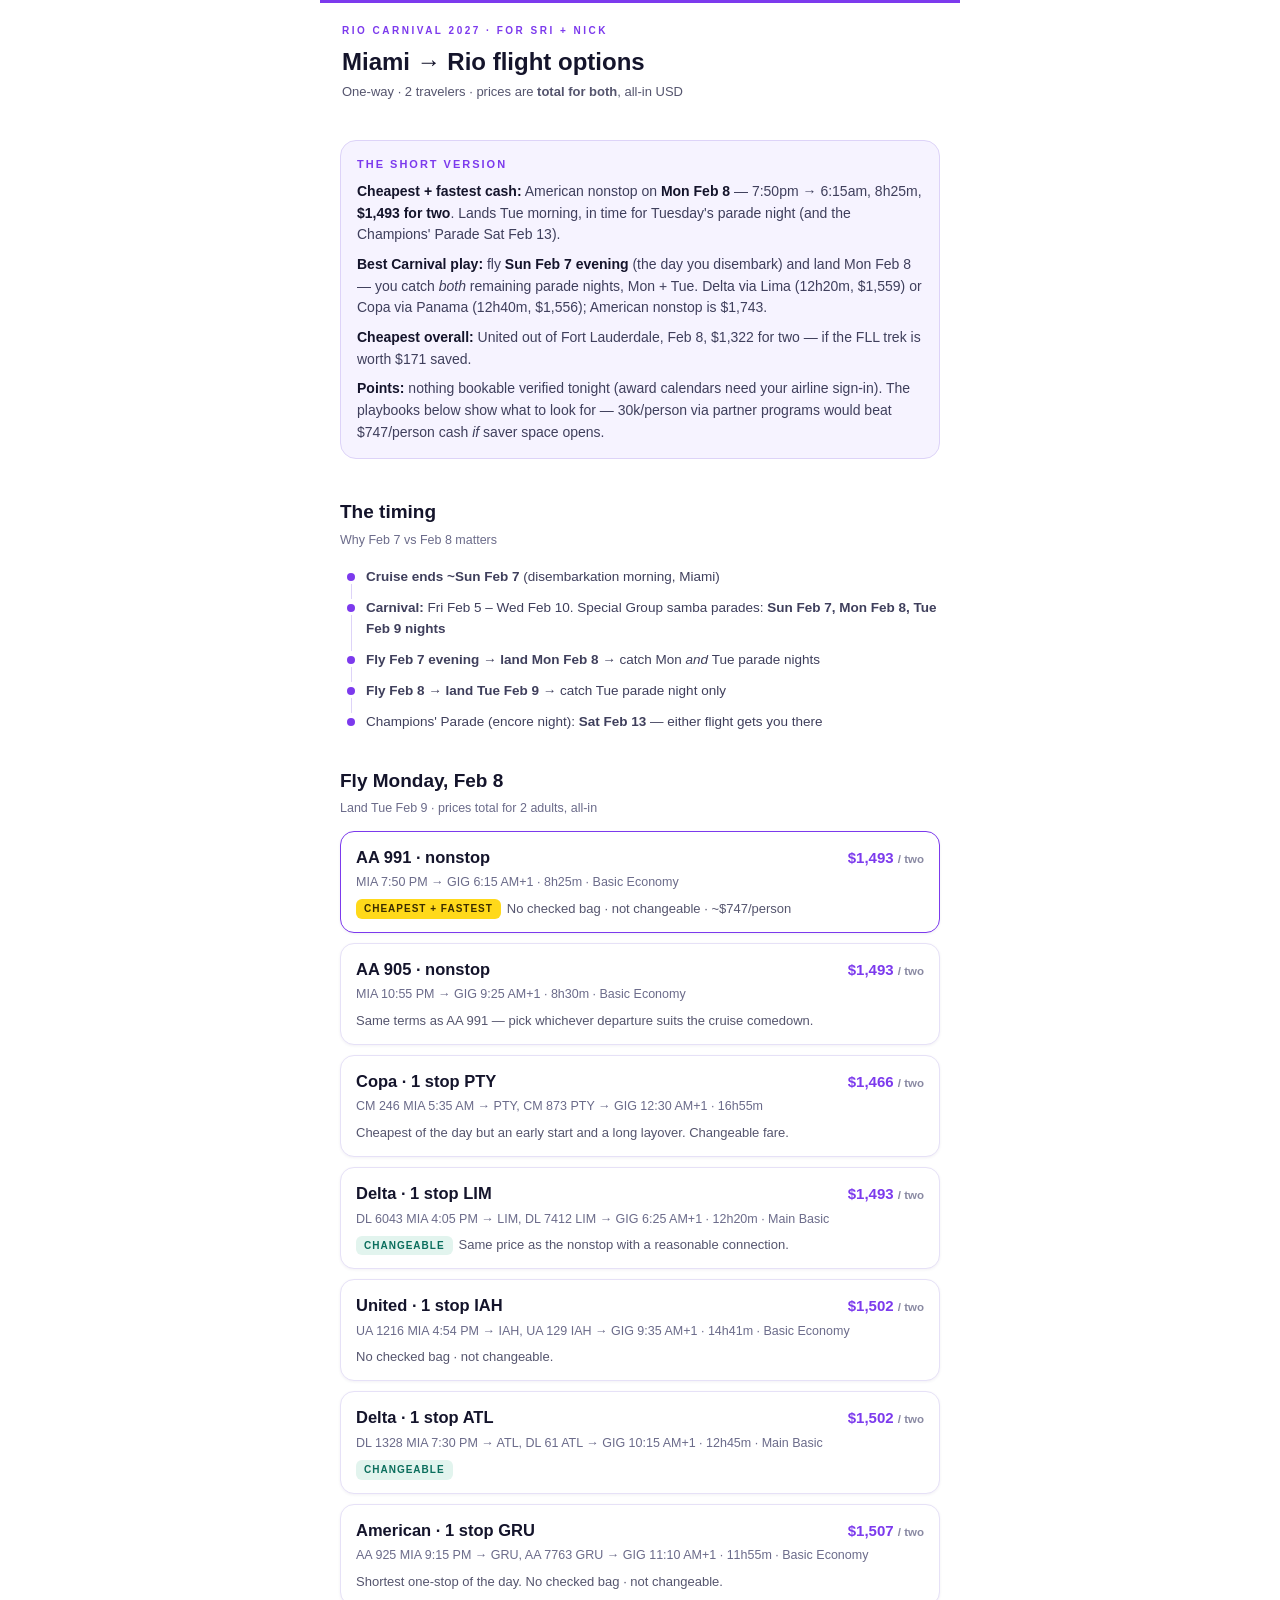
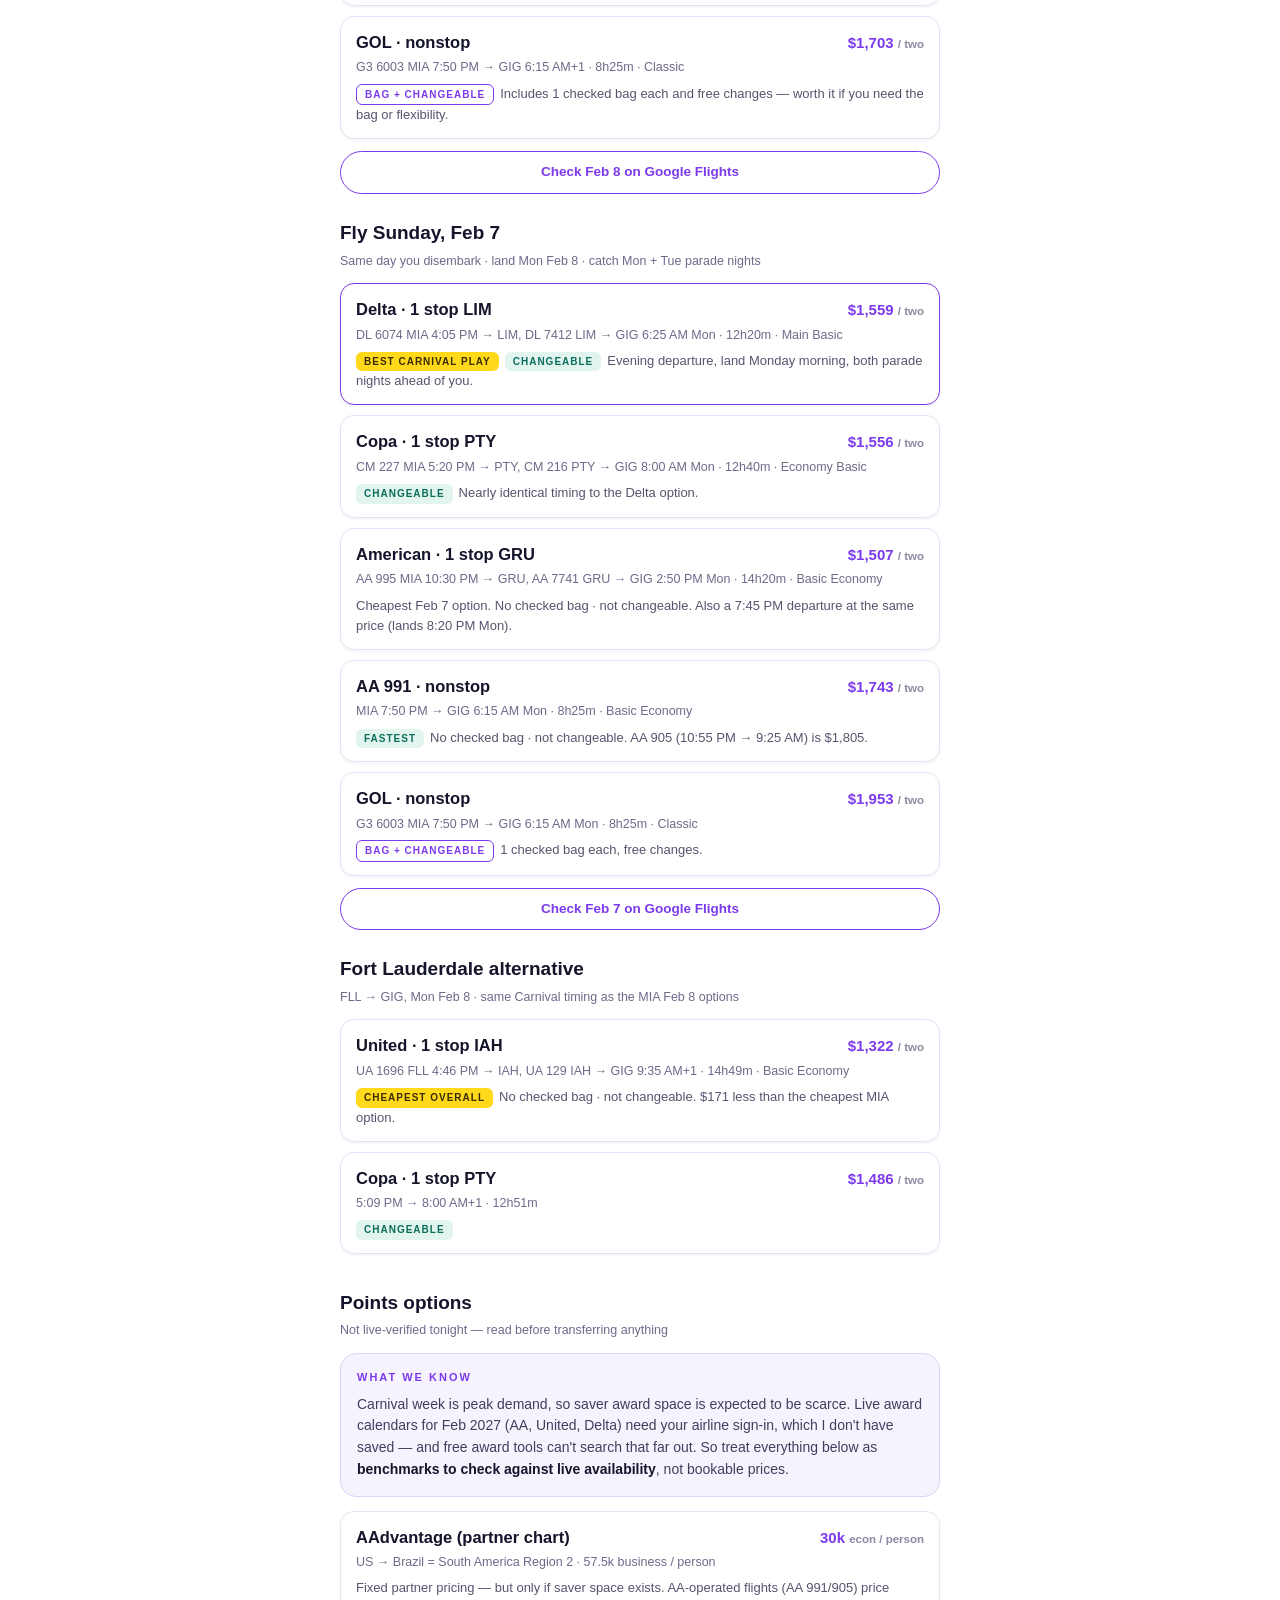
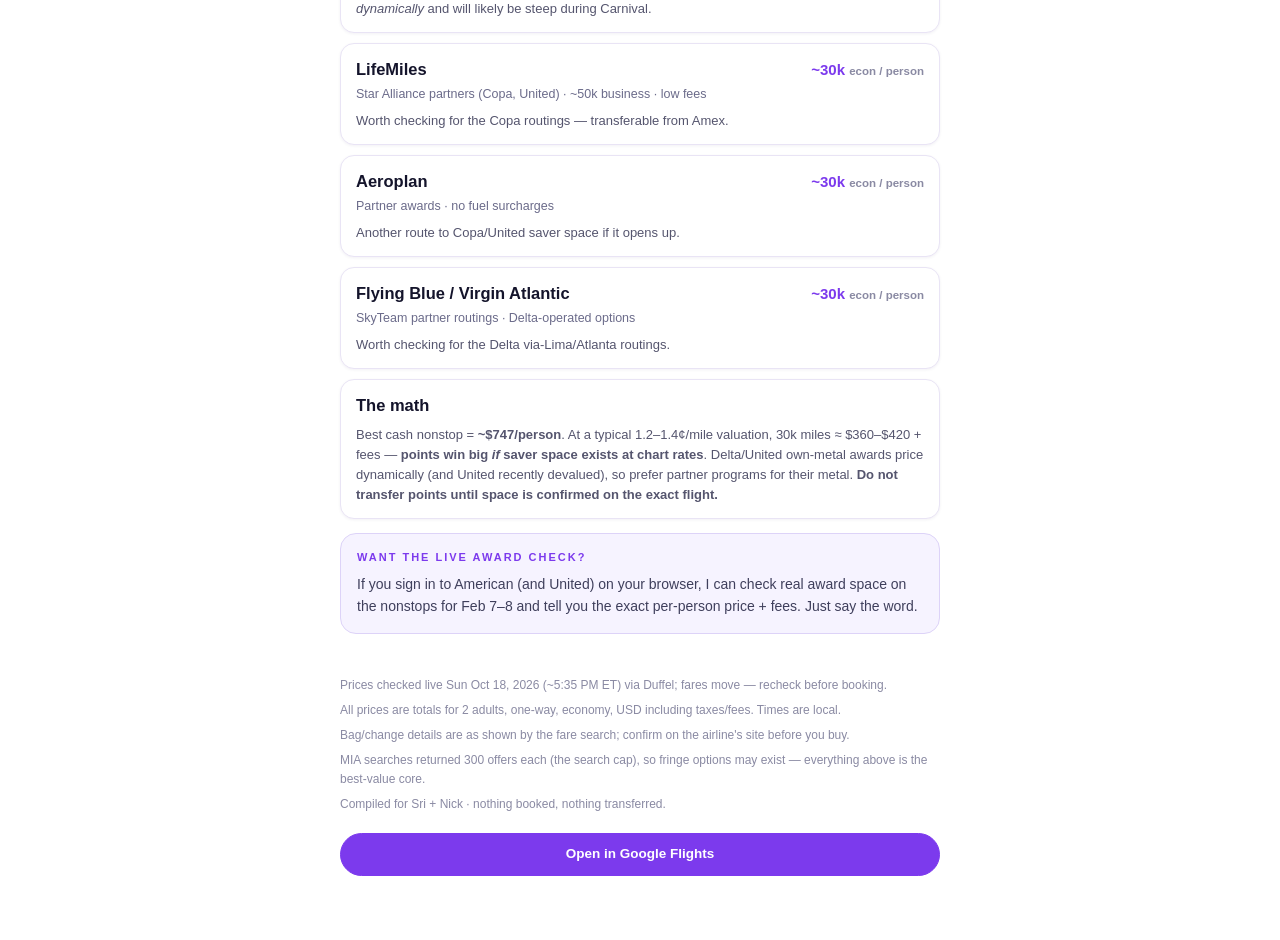
==== miami-rio-carnival/index.html @ ce09b9ac "Update miami-rio-carnival/index.html" ====
<!DOCTYPE html>
<html lang="en">
<head>
<meta charset="UTF-8">
<meta name="viewport" content="width=device-width, initial-scale=1.0">
<title>Miami → Rio for Carnival — Flight Options</title>
<style>
  * { box-sizing: border-box; margin: 0; padding: 0; }
  body {
    font-family: -apple-system, BlinkMacSystemFont, "SF Pro Text", "Segoe UI", sans-serif;
    background: #ffffff; color: #191932; line-height: 1.55;
    max-width: 640px; margin: 0 auto; padding: 0 0 64px;
    -webkit-font-smoothing: antialiased;
  }
  header { padding: 20px 22px 14px; border-top: 3px solid #7c3aed; }
  .kicker { font-size: 10px; letter-spacing: 2.5px; text-transform: uppercase; color: #7c3aed; font-weight: 800; }
  header h1 { font-size: 24px; font-weight: 800; margin: 4px 0 2px; color: #14142b; }
  header p { font-size: 13px; color: #55556e; }
  section { padding: 24px 20px 0; }
  section > h2 { font-size: 19px; font-weight: 800; color: #14142b; margin-bottom: 4px; }
  .secdate { font-size: 12.5px; color: #6b6b8a; margin-bottom: 12px; }
  .card {
    background: #fff; border: 1px solid #e6e1f7; border-radius: 14px;
    padding: 13px 15px; margin-bottom: 10px;
    box-shadow: 0 1px 3px rgba(30,20,80,.06);
  }
  .card.star { border: 1.5px solid #7c3aed; }
  .row1 { display: flex; justify-content: space-between; align-items: baseline; gap: 8px; }
  .route { font-size: 16.5px; font-weight: 800; color: #14142b; }
  .price { font-size: 15px; font-weight: 800; color: #7c3aed; white-space: nowrap; }
  .price small { font-weight: 600; color: #8a8aa3; font-size: 11.5px; }
  .meta { font-size: 12.5px; color: #6b6b8a; margin-top: 3px; }
  .note { font-size: 13px; color: #55556e; margin-top: 6px; }
  .tag {
    display: inline-block; font-size: 10px; font-weight: 800; letter-spacing: 1px;
    text-transform: uppercase; border-radius: 6px; padding: 2px 8px; margin-right: 6px;
    vertical-align: middle; white-space: nowrap;
  }
  .tag.best { color: #3a2c00; background: #ffd91a; }
  .tag.fast { color: #0b6e5d; background: #e2f4ee; }
  .tag.bag { color: #7c3aed; border: 1px solid #7c3aed; }
  .tag.warn { color: #9a3412; background: #ffedd5; }
  .verdict {
    background: #f6f3ff; border: 1px solid #ddd3f8; border-radius: 16px;
    padding: 15px 16px; margin-bottom: 14px;
  }
  .verdict .label { font-size: 11px; font-weight: 800; letter-spacing: 2px; text-transform: uppercase; color: #7c3aed; margin-bottom: 8px; }
  .verdict p { font-size: 14px; color: #3f3f5c; margin-bottom: 8px; }
  .verdict p:last-child { margin-bottom: 0; }
  .verdict b { color: #14142b; }
  .timeline { list-style: none; margin: 10px 0 4px; }
  .timeline li { font-size: 13.5px; color: #3f3f5c; padding: 5px 0 5px 26px; position: relative; }
  .timeline li::before { content: ""; position: absolute; left: 7px; top: 11px; width: 8px; height: 8px; border-radius: 50%; background: #7c3aed; }
  .timeline li::after { content: ""; position: absolute; left: 10.5px; top: 22px; bottom: -6px; width: 1.5px; background: #ddd3f8; }
  .timeline li:last-child::after { display: none; }
  .pts .card { border-color: #e9e4f5; }
  .fine { font-size: 12px; color: #8a8aa3; line-height: 1.6; }
  .fine li { margin-bottom: 6px; list-style: none; }
  .btnrow { display: flex; gap: 10px; margin-top: 12px; flex-wrap: wrap; }
  .btn {
    flex: 1; min-width: 150px; text-align: center; text-decoration: none;
    border: 1.5px solid #7c3aed; color: #7c3aed; border-radius: 999px;
    padding: 10px 14px; font-size: 13.5px; font-weight: 800;
  }
  .btn.solid { background: #7c3aed; color: #fff; }
  footer { padding: 28px 20px 0; }
</style>
</head>
<body>

<header>
  <div class="kicker">Rio Carnival 2027 &middot; for Sri + Nick</div>
  <h1>Miami &rarr; Rio flight options</h1>
  <p>One-way &middot; 2 travelers &middot; prices are <b>total for both</b>, all-in USD</p>
</header>

<section>
  <div class="verdict">
    <div class="label">The short version</div>
    <p><b>Cheapest + fastest cash:</b> American nonstop on <b>Mon Feb 8</b> &mdash; 7:50pm &rarr; 6:15am, 8h25m, <b>$1,493 for two</b>. Lands Tue morning, in time for Tuesday's parade night (and the Champions' Parade Sat Feb 13).</p>
    <p><b>Best Carnival play:</b> fly <b>Sun Feb 7 evening</b> (the day you disembark) and land Mon Feb 8 &mdash; you catch <i>both</i> remaining parade nights, Mon + Tue. Delta via Lima (12h20m, $1,559) or Copa via Panama (12h40m, $1,556); American nonstop is $1,743.</p>
    <p><b>Cheapest overall:</b> United out of Fort Lauderdale, Feb 8, $1,322 for two &mdash; if the FLL trek is worth $171 saved.</p>
    <p><b>Points:</b> nothing bookable verified tonight (award calendars need your airline sign-in). The playbooks below show what to look for &mdash; 30k/person via partner programs would beat $747/person cash <i>if</i> saver space opens.</p>
  </div>
</section>

<section>
  <h2>The timing</h2>
  <div class="secdate">Why Feb 7 vs Feb 8 matters</div>
  <ul class="timeline">
    <li><b>Cruise ends ~Sun Feb 7</b> (disembarkation morning, Miami)</li>
    <li><b>Carnival:</b> Fri Feb 5 &ndash; Wed Feb 10. Special Group samba parades: <b>Sun Feb 7, Mon Feb 8, Tue Feb 9 nights</b></li>
    <li><b>Fly Feb 7 evening &rarr; land Mon Feb 8</b> &rarr; catch Mon <i>and</i> Tue parade nights</li>
    <li><b>Fly Feb 8 &rarr; land Tue Feb 9</b> &rarr; catch Tue parade night only</li>
    <li>Champions' Parade (encore night): <b>Sat Feb 13</b> &mdash; either flight gets you there</li>
  </ul>
</section>

<section>
  <h2>Fly Monday, Feb 8</h2>
  <div class="secdate">Land Tue Feb 9 &middot; prices total for 2 adults, all-in</div>

  <div class="card star">
    <div class="row1"><span class="route">AA 991 &middot; nonstop</span><span class="price">$1,493 <small>/ two</small></span></div>
    <div class="meta">MIA 7:50 PM &rarr; GIG 6:15 AM+1 &middot; 8h25m &middot; Basic Economy</div>
    <div class="note"><span class="tag best">cheapest + fastest</span>No checked bag &middot; not changeable &middot; ~$747/person</div>
  </div>

  <div class="card">
    <div class="row1"><span class="route">AA 905 &middot; nonstop</span><span class="price">$1,493 <small>/ two</small></span></div>
    <div class="meta">MIA 10:55 PM &rarr; GIG 9:25 AM+1 &middot; 8h30m &middot; Basic Economy</div>
    <div class="note">Same terms as AA 991 &mdash; pick whichever departure suits the cruise comedown.</div>
  </div>

  <div class="card">
    <div class="row1"><span class="route">Copa &middot; 1 stop PTY</span><span class="price">$1,466 <small>/ two</small></span></div>
    <div class="meta">CM 246 MIA 5:35 AM &rarr; PTY, CM 873 PTY &rarr; GIG 12:30 AM+1 &middot; 16h55m</div>
    <div class="note">Cheapest of the day but an early start and a long layover. Changeable fare.</div>
  </div>

  <div class="card">
    <div class="row1"><span class="route">Delta &middot; 1 stop LIM</span><span class="price">$1,493 <small>/ two</small></span></div>
    <div class="meta">DL 6043 MIA 4:05 PM &rarr; LIM, DL 7412 LIM &rarr; GIG 6:25 AM+1 &middot; 12h20m &middot; Main Basic</div>
    <div class="note"><span class="tag fast">changeable</span>Same price as the nonstop with a reasonable connection.</div>
  </div>

  <div class="card">
    <div class="row1"><span class="route">United &middot; 1 stop IAH</span><span class="price">$1,502 <small>/ two</small></span></div>
    <div class="meta">UA 1216 MIA 4:54 PM &rarr; IAH, UA 129 IAH &rarr; GIG 9:35 AM+1 &middot; 14h41m &middot; Basic Economy</div>
    <div class="note">No checked bag &middot; not changeable.</div>
  </div>

  <div class="card">
    <div class="row1"><span class="route">Delta &middot; 1 stop ATL</span><span class="price">$1,502 <small>/ two</small></span></div>
    <div class="meta">DL 1328 MIA 7:30 PM &rarr; ATL, DL 61 ATL &rarr; GIG 10:15 AM+1 &middot; 12h45m &middot; Main Basic</div>
    <div class="note"><span class="tag fast">changeable</span></div>
  </div>

  <div class="card">
    <div class="row1"><span class="route">American &middot; 1 stop GRU</span><span class="price">$1,507 <small>/ two</small></span></div>
    <div class="meta">AA 925 MIA 9:15 PM &rarr; GRU, AA 7763 GRU &rarr; GIG 11:10 AM+1 &middot; 11h55m &middot; Basic Economy</div>
    <div class="note">Shortest one-stop of the day. No checked bag &middot; not changeable.</div>
  </div>

  <div class="card">
    <div class="row1"><span class="route">GOL &middot; nonstop</span><span class="price">$1,703 <small>/ two</small></span></div>
    <div class="meta">G3 6003 MIA 7:50 PM &rarr; GIG 6:15 AM+1 &middot; 8h25m &middot; Classic</div>
    <div class="note"><span class="tag bag">bag + changeable</span>Includes 1 checked bag each and free changes &mdash; worth it if you need the bag or flexibility.</div>
  </div>

  <div class="btnrow">
    <a class="btn" href="https://www.google.com/travel/flights?q=Flights%20to%20GIG%20from%20MIA%20on%202027-02-08%20oneway&curr=USD">Check Feb 8 on Google Flights</a>
  </div>
</section>

<section>
  <h2>Fly Sunday, Feb 7</h2>
  <div class="secdate">Same day you disembark &middot; land Mon Feb 8 &middot; catch Mon + Tue parade nights</div>

  <div class="card star">
    <div class="row1"><span class="route">Delta &middot; 1 stop LIM</span><span class="price">$1,559 <small>/ two</small></span></div>
    <div class="meta">DL 6074 MIA 4:05 PM &rarr; LIM, DL 7412 LIM &rarr; GIG 6:25 AM Mon &middot; 12h20m &middot; Main Basic</div>
    <div class="note"><span class="tag best">best carnival play</span><span class="tag fast">changeable</span>Evening departure, land Monday morning, both parade nights ahead of you.</div>
  </div>

  <div class="card">
    <div class="row1"><span class="route">Copa &middot; 1 stop PTY</span><span class="price">$1,556 <small>/ two</small></span></div>
    <div class="meta">CM 227 MIA 5:20 PM &rarr; PTY, CM 216 PTY &rarr; GIG 8:00 AM Mon &middot; 12h40m &middot; Economy Basic</div>
    <div class="note"><span class="tag fast">changeable</span>Nearly identical timing to the Delta option.</div>
  </div>

  <div class="card">
    <div class="row1"><span class="route">American &middot; 1 stop GRU</span><span class="price">$1,507 <small>/ two</small></span></div>
    <div class="meta">AA 995 MIA 10:30 PM &rarr; GRU, AA 7741 GRU &rarr; GIG 2:50 PM Mon &middot; 14h20m &middot; Basic Economy</div>
    <div class="note">Cheapest Feb 7 option. No checked bag &middot; not changeable. Also a 7:45 PM departure at the same price (lands 8:20 PM Mon).</div>
  </div>

  <div class="card">
    <div class="row1"><span class="route">AA 991 &middot; nonstop</span><span class="price">$1,743 <small>/ two</small></span></div>
    <div class="meta">MIA 7:50 PM &rarr; GIG 6:15 AM Mon &middot; 8h25m &middot; Basic Economy</div>
    <div class="note"><span class="tag fast">fastest</span>No checked bag &middot; not changeable. AA 905 (10:55 PM &rarr; 9:25 AM) is $1,805.</div>
  </div>

  <div class="card">
    <div class="row1"><span class="route">GOL &middot; nonstop</span><span class="price">$1,953 <small>/ two</small></span></div>
    <div class="meta">G3 6003 MIA 7:50 PM &rarr; GIG 6:15 AM Mon &middot; 8h25m &middot; Classic</div>
    <div class="note"><span class="tag bag">bag + changeable</span>1 checked bag each, free changes.</div>
  </div>

  <div class="btnrow">
    <a class="btn" href="https://www.google.com/travel/flights?q=Flights%20to%20GIG%20from%20MIA%20on%202027-02-07%20oneway&curr=USD">Check Feb 7 on Google Flights</a>
  </div>
</section>

<section>
  <h2>Fort Lauderdale alternative</h2>
  <div class="secdate">FLL &rarr; GIG, Mon Feb 8 &middot; same Carnival timing as the MIA Feb 8 options</div>

  <div class="card">
    <div class="row1"><span class="route">United &middot; 1 stop IAH</span><span class="price">$1,322 <small>/ two</small></span></div>
    <div class="meta">UA 1696 FLL 4:46 PM &rarr; IAH, UA 129 IAH &rarr; GIG 9:35 AM+1 &middot; 14h49m &middot; Basic Economy</div>
    <div class="note"><span class="tag best">cheapest overall</span>No checked bag &middot; not changeable. $171 less than the cheapest MIA option.</div>
  </div>

  <div class="card">
    <div class="row1"><span class="route">Copa &middot; 1 stop PTY</span><span class="price">$1,486 <small>/ two</small></span></div>
    <div class="meta">5:09 PM &rarr; 8:00 AM+1 &middot; 12h51m</div>
    <div class="note"><span class="tag fast">changeable</span></div>
  </div>
</section>

<section class="pts">
  <h2>Points options</h2>
  <div class="secdate">Not live-verified tonight &mdash; read before transferring anything</div>

  <div class="verdict">
    <div class="label">What we know</div>
    <p>Carnival week is peak demand, so saver award space is expected to be scarce. Live award calendars for Feb 2027 (AA, United, Delta) need your airline sign-in, which I don't have saved &mdash; and free award tools can't search that far out. So treat everything below as <b>benchmarks to check against live availability</b>, not bookable prices.</p>
  </div>

  <div class="card">
    <div class="row1"><span class="route">AAdvantage (partner chart)</span><span class="price">30k <small>econ / person</small></span></div>
    <div class="meta">US &rarr; Brazil = South America Region 2 &middot; 57.5k business / person</div>
    <div class="note">Fixed partner pricing &mdash; but only if saver space exists. AA-operated flights (AA 991/905) price <i>dynamically</i> and will likely be steep during Carnival.</div>
  </div>

  <div class="card">
    <div class="row1"><span class="route">LifeMiles</span><span class="price">~30k <small>econ / person</small></span></div>
    <div class="meta">Star Alliance partners (Copa, United) &middot; ~50k business &middot; low fees</div>
    <div class="note">Worth checking for the Copa routings &mdash; transferable from Amex.</div>
  </div>

  <div class="card">
    <div class="row1"><span class="route">Aeroplan</span><span class="price">~30k <small>econ / person</small></span></div>
    <div class="meta">Partner awards &middot; no fuel surcharges</div>
    <div class="note">Another route to Copa/United saver space if it opens up.</div>
  </div>

  <div class="card">
    <div class="row1"><span class="route">Flying Blue / Virgin Atlantic</span><span class="price">~30k <small>econ / person</small></span></div>
    <div class="meta">SkyTeam partner routings &middot; Delta-operated options</div>
    <div class="note">Worth checking for the Delta via-Lima/Atlanta routings.</div>
  </div>

  <div class="card">
    <div class="row1"><span class="route">The math</span></div>
    <div class="note">Best cash nonstop = <b>~$747/person</b>. At a typical 1.2&ndash;1.4&cent;/mile valuation, 30k miles &asymp; $360&ndash;$420 + fees &mdash; <b>points win big <i>if</i> saver space exists at chart rates</b>. Delta/United own-metal awards price dynamically (and United recently devalued), so prefer partner programs for their metal. <b>Do not transfer points until space is confirmed on the exact flight.</b></div>
  </div>

  <div class="verdict" style="margin-top:14px">
    <div class="label">Want the live award check?</div>
    <p>If you sign in to American (and United) on your browser, I can check real award space on the nonstops for Feb 7&ndash;8 and tell you the exact per-person price + fees. Just say the word.</p>
  </div>
</section>

<footer>
  <ul class="fine">
    <li>Prices checked live Sun Oct 18, 2026 (~5:35 PM ET) via Duffel; fares move &mdash; recheck before booking.</li>
    <li>All prices are totals for 2 adults, one-way, economy, USD including taxes/fees. Times are local.</li>
    <li>Bag/change details are as shown by the fare search; confirm on the airline's site before you buy.</li>
    <li>MIA searches returned 300 offers each (the search cap), so fringe options may exist &mdash; everything above is the best-value core.</li>
    <li>Compiled for Sri + Nick &middot; nothing booked, nothing transferred.</li>
  </ul>
  <div class="btnrow" style="margin-top:18px">
    <a class="btn solid" href="https://www.google.com/travel/flights?q=Flights%20to%20GIG%20from%20MIA%20on%202027-02-08%20oneway&curr=USD">Open in Google Flights</a>
  </div>
</footer>

</body>
</html>
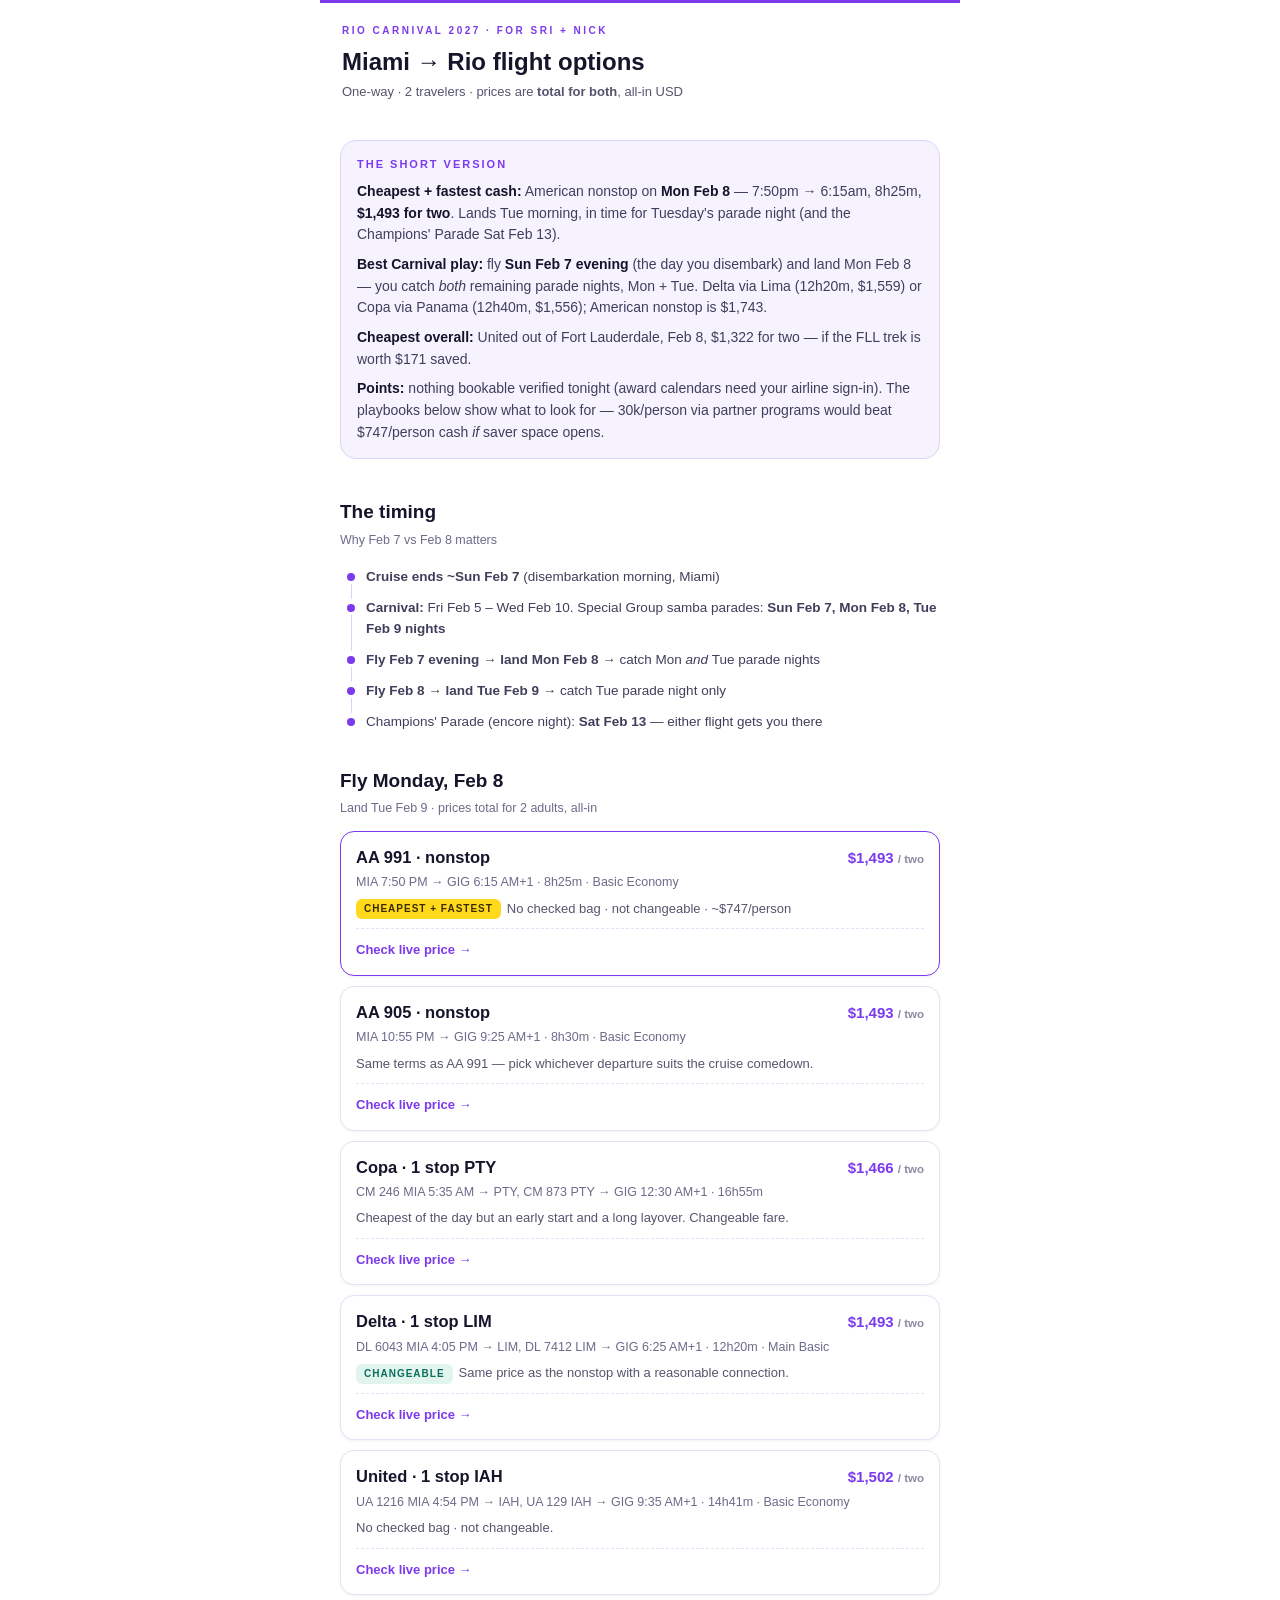
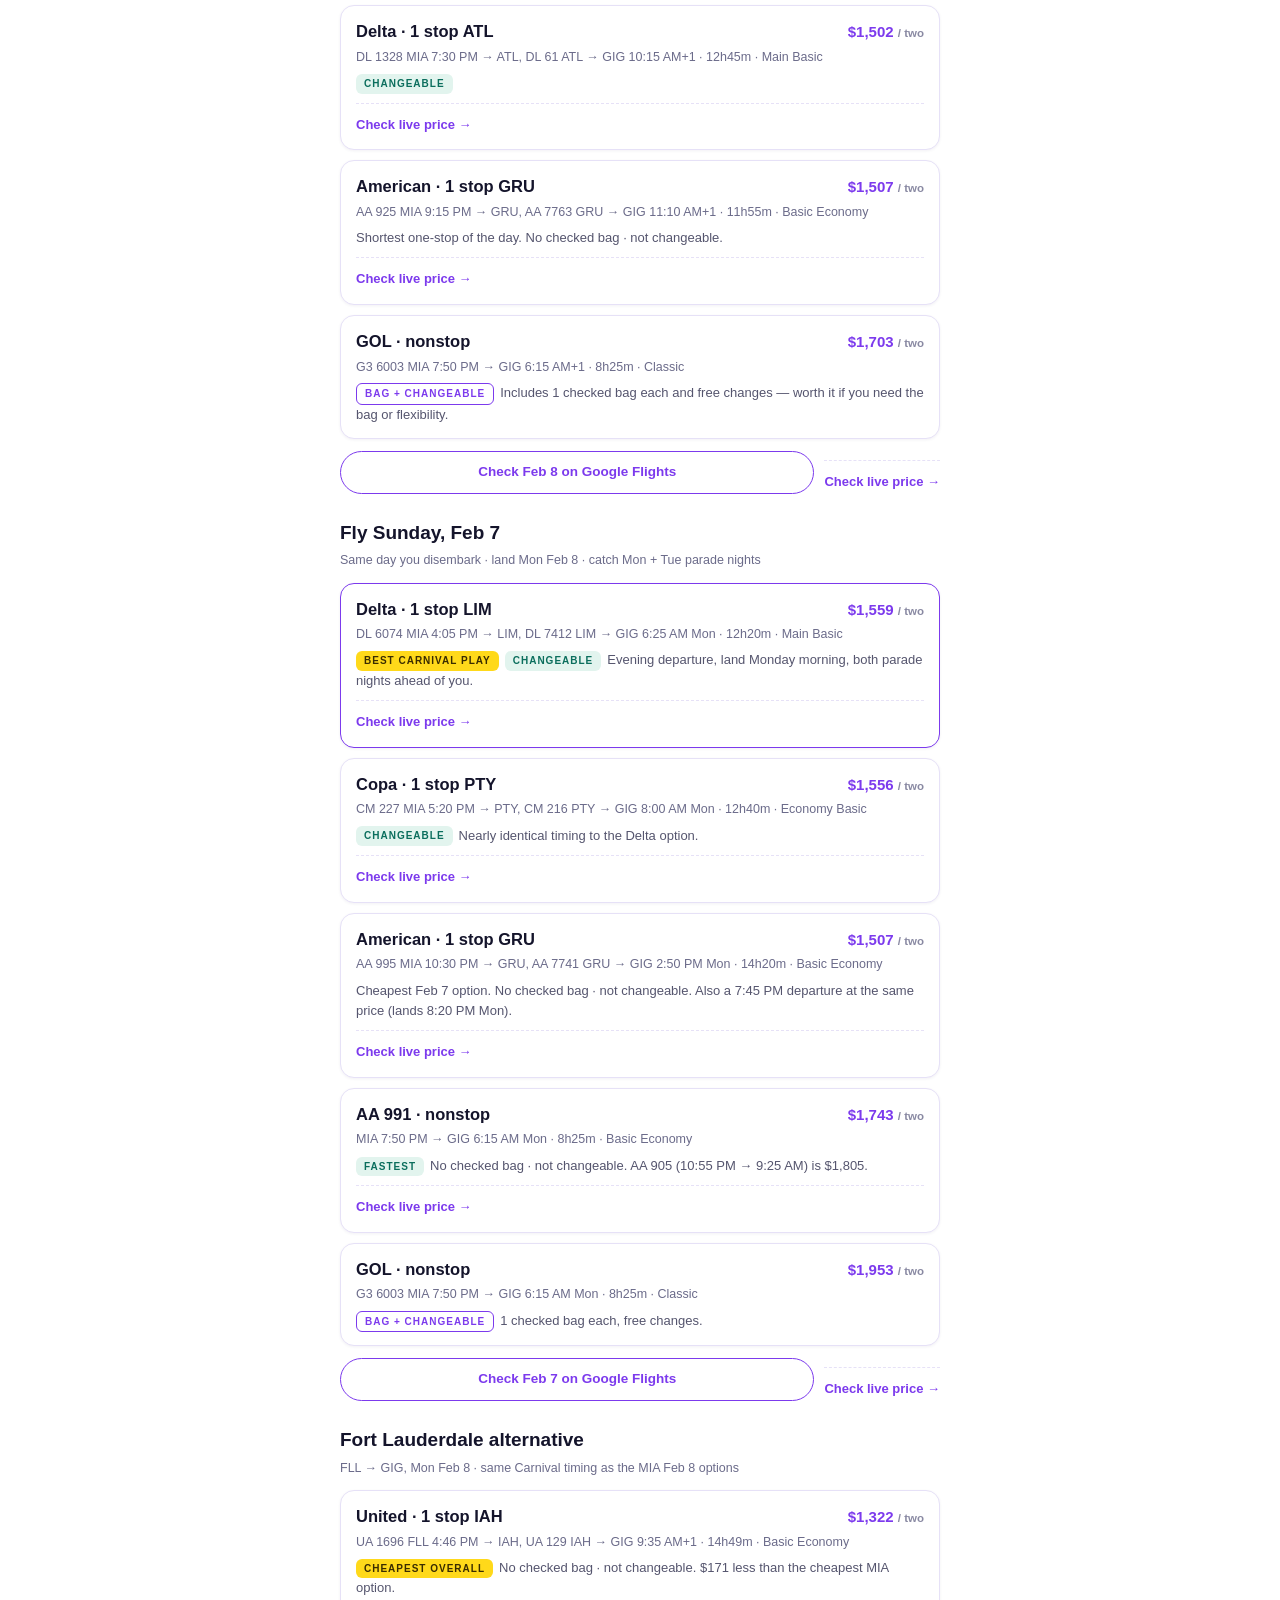
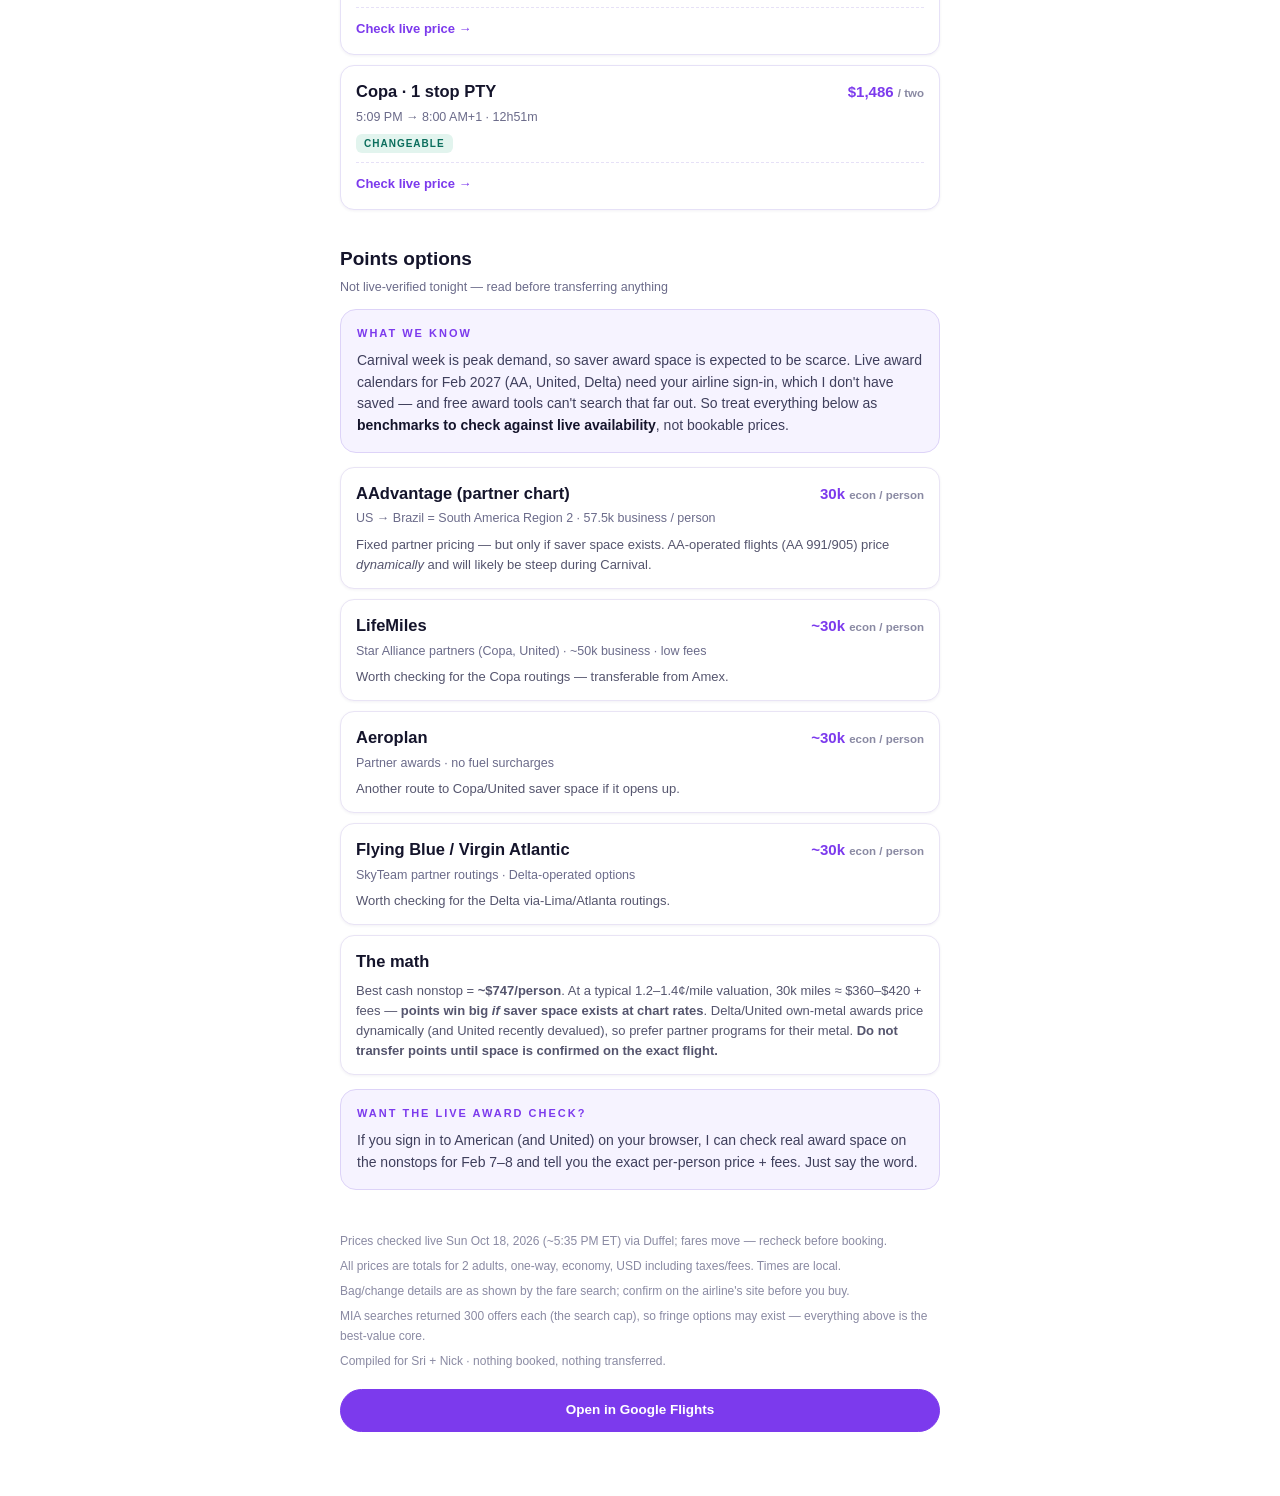
==== commit 07025b7b: "Update miami-rio-carnival/index.html" ====
--- a/miami-rio-carnival/index.html
+++ b/miami-rio-carnival/index.html
@@ -63,6 +63,8 @@
     padding: 10px 14px; font-size: 13.5px; font-weight: 800;
   }
   .btn.solid { background: #7c3aed; color: #fff; }
+  .glink { margin-top: 9px; padding-top: 8px; border-top: 1px dashed #e6e1f7; }
+  .glink a { font-size: 13px; font-weight: 800; color: #7c3aed; text-decoration: none; }
   footer { padding: 28px 20px 0; }
 </style>
 </head>
@@ -104,43 +106,57 @@
     <div class="row1"><span class="route">AA 991 &middot; nonstop</span><span class="price">$1,493 <small>/ two</small></span></div>
     <div class="meta">MIA 7:50 PM &rarr; GIG 6:15 AM+1 &middot; 8h25m &middot; Basic Economy</div>
     <div class="note"><span class="tag best">cheapest + fastest</span>No checked bag &middot; not changeable &middot; ~$747/person</div>
-  </div>
+  
+  <div class="glink"><a href="https://www.google.com/travel/flights?q=Flights%20to%20GIG%20from%20MIA%20on%202027-02-08%20oneway">Check live price &rarr;</a></div>
+</div>
 
   <div class="card">
     <div class="row1"><span class="route">AA 905 &middot; nonstop</span><span class="price">$1,493 <small>/ two</small></span></div>
     <div class="meta">MIA 10:55 PM &rarr; GIG 9:25 AM+1 &middot; 8h30m &middot; Basic Economy</div>
     <div class="note">Same terms as AA 991 &mdash; pick whichever departure suits the cruise comedown.</div>
-  </div>
+  
+  <div class="glink"><a href="https://www.google.com/travel/flights?q=Flights%20to%20GIG%20from%20MIA%20on%202027-02-08%20oneway">Check live price &rarr;</a></div>
+</div>
 
   <div class="card">
     <div class="row1"><span class="route">Copa &middot; 1 stop PTY</span><span class="price">$1,466 <small>/ two</small></span></div>
     <div class="meta">CM 246 MIA 5:35 AM &rarr; PTY, CM 873 PTY &rarr; GIG 12:30 AM+1 &middot; 16h55m</div>
     <div class="note">Cheapest of the day but an early start and a long layover. Changeable fare.</div>
-  </div>
+  
+  <div class="glink"><a href="https://www.google.com/travel/flights?q=Flights%20to%20GIG%20from%20MIA%20on%202027-02-08%20oneway">Check live price &rarr;</a></div>
+</div>
 
   <div class="card">
     <div class="row1"><span class="route">Delta &middot; 1 stop LIM</span><span class="price">$1,493 <small>/ two</small></span></div>
     <div class="meta">DL 6043 MIA 4:05 PM &rarr; LIM, DL 7412 LIM &rarr; GIG 6:25 AM+1 &middot; 12h20m &middot; Main Basic</div>
     <div class="note"><span class="tag fast">changeable</span>Same price as the nonstop with a reasonable connection.</div>
-  </div>
+  
+  <div class="glink"><a href="https://www.google.com/travel/flights?q=Flights%20to%20GIG%20from%20MIA%20on%202027-02-08%20oneway">Check live price &rarr;</a></div>
+</div>
 
   <div class="card">
     <div class="row1"><span class="route">United &middot; 1 stop IAH</span><span class="price">$1,502 <small>/ two</small></span></div>
     <div class="meta">UA 1216 MIA 4:54 PM &rarr; IAH, UA 129 IAH &rarr; GIG 9:35 AM+1 &middot; 14h41m &middot; Basic Economy</div>
     <div class="note">No checked bag &middot; not changeable.</div>
-  </div>
+  
+  <div class="glink"><a href="https://www.google.com/travel/flights?q=Flights%20to%20GIG%20from%20MIA%20on%202027-02-08%20oneway">Check live price &rarr;</a></div>
+</div>
 
   <div class="card">
     <div class="row1"><span class="route">Delta &middot; 1 stop ATL</span><span class="price">$1,502 <small>/ two</small></span></div>
     <div class="meta">DL 1328 MIA 7:30 PM &rarr; ATL, DL 61 ATL &rarr; GIG 10:15 AM+1 &middot; 12h45m &middot; Main Basic</div>
     <div class="note"><span class="tag fast">changeable</span></div>
-  </div>
+  
+  <div class="glink"><a href="https://www.google.com/travel/flights?q=Flights%20to%20GIG%20from%20MIA%20on%202027-02-08%20oneway">Check live price &rarr;</a></div>
+</div>
 
   <div class="card">
     <div class="row1"><span class="route">American &middot; 1 stop GRU</span><span class="price">$1,507 <small>/ two</small></span></div>
     <div class="meta">AA 925 MIA 9:15 PM &rarr; GRU, AA 7763 GRU &rarr; GIG 11:10 AM+1 &middot; 11h55m &middot; Basic Economy</div>
     <div class="note">Shortest one-stop of the day. No checked bag &middot; not changeable.</div>
-  </div>
+  
+  <div class="glink"><a href="https://www.google.com/travel/flights?q=Flights%20to%20GIG%20from%20MIA%20on%202027-02-08%20oneway">Check live price &rarr;</a></div>
+</div>
 
   <div class="card">
     <div class="row1"><span class="route">GOL &middot; nonstop</span><span class="price">$1,703 <small>/ two</small></span></div>
@@ -150,7 +166,9 @@
 
   <div class="btnrow">
     <a class="btn" href="https://www.google.com/travel/flights?q=Flights%20to%20GIG%20from%20MIA%20on%202027-02-08%20oneway&curr=USD">Check Feb 8 on Google Flights</a>
-  </div>
+  
+  <div class="glink"><a href="https://www.google.com/travel/flights?q=Flights%20to%20GIG%20from%20MIA%20on%202027-02-08%20oneway">Check live price &rarr;</a></div>
+</div>
 </section>
 
 <section>
@@ -161,25 +179,33 @@
     <div class="row1"><span class="route">Delta &middot; 1 stop LIM</span><span class="price">$1,559 <small>/ two</small></span></div>
     <div class="meta">DL 6074 MIA 4:05 PM &rarr; LIM, DL 7412 LIM &rarr; GIG 6:25 AM Mon &middot; 12h20m &middot; Main Basic</div>
     <div class="note"><span class="tag best">best carnival play</span><span class="tag fast">changeable</span>Evening departure, land Monday morning, both parade nights ahead of you.</div>
-  </div>
+  
+  <div class="glink"><a href="https://www.google.com/travel/flights?q=Flights%20to%20GIG%20from%20MIA%20on%202027-02-07%20oneway">Check live price &rarr;</a></div>
+</div>
 
   <div class="card">
     <div class="row1"><span class="route">Copa &middot; 1 stop PTY</span><span class="price">$1,556 <small>/ two</small></span></div>
     <div class="meta">CM 227 MIA 5:20 PM &rarr; PTY, CM 216 PTY &rarr; GIG 8:00 AM Mon &middot; 12h40m &middot; Economy Basic</div>
     <div class="note"><span class="tag fast">changeable</span>Nearly identical timing to the Delta option.</div>
-  </div>
+  
+  <div class="glink"><a href="https://www.google.com/travel/flights?q=Flights%20to%20GIG%20from%20MIA%20on%202027-02-07%20oneway">Check live price &rarr;</a></div>
+</div>
 
   <div class="card">
     <div class="row1"><span class="route">American &middot; 1 stop GRU</span><span class="price">$1,507 <small>/ two</small></span></div>
     <div class="meta">AA 995 MIA 10:30 PM &rarr; GRU, AA 7741 GRU &rarr; GIG 2:50 PM Mon &middot; 14h20m &middot; Basic Economy</div>
     <div class="note">Cheapest Feb 7 option. No checked bag &middot; not changeable. Also a 7:45 PM departure at the same price (lands 8:20 PM Mon).</div>
-  </div>
+  
+  <div class="glink"><a href="https://www.google.com/travel/flights?q=Flights%20to%20GIG%20from%20MIA%20on%202027-02-07%20oneway">Check live price &rarr;</a></div>
+</div>
 
   <div class="card">
     <div class="row1"><span class="route">AA 991 &middot; nonstop</span><span class="price">$1,743 <small>/ two</small></span></div>
     <div class="meta">MIA 7:50 PM &rarr; GIG 6:15 AM Mon &middot; 8h25m &middot; Basic Economy</div>
     <div class="note"><span class="tag fast">fastest</span>No checked bag &middot; not changeable. AA 905 (10:55 PM &rarr; 9:25 AM) is $1,805.</div>
-  </div>
+  
+  <div class="glink"><a href="https://www.google.com/travel/flights?q=Flights%20to%20GIG%20from%20MIA%20on%202027-02-07%20oneway">Check live price &rarr;</a></div>
+</div>
 
   <div class="card">
     <div class="row1"><span class="route">GOL &middot; nonstop</span><span class="price">$1,953 <small>/ two</small></span></div>
@@ -189,7 +215,9 @@
 
   <div class="btnrow">
     <a class="btn" href="https://www.google.com/travel/flights?q=Flights%20to%20GIG%20from%20MIA%20on%202027-02-07%20oneway&curr=USD">Check Feb 7 on Google Flights</a>
-  </div>
+  
+  <div class="glink"><a href="https://www.google.com/travel/flights?q=Flights%20to%20GIG%20from%20MIA%20on%202027-02-07%20oneway">Check live price &rarr;</a></div>
+</div>
 </section>
 
 <section>
@@ -200,13 +228,17 @@
     <div class="row1"><span class="route">United &middot; 1 stop IAH</span><span class="price">$1,322 <small>/ two</small></span></div>
     <div class="meta">UA 1696 FLL 4:46 PM &rarr; IAH, UA 129 IAH &rarr; GIG 9:35 AM+1 &middot; 14h49m &middot; Basic Economy</div>
     <div class="note"><span class="tag best">cheapest overall</span>No checked bag &middot; not changeable. $171 less than the cheapest MIA option.</div>
-  </div>
+  
+  <div class="glink"><a href="https://www.google.com/travel/flights?q=Flights%20to%20GIG%20from%20FLL%20on%202027-02-08%20oneway">Check live price &rarr;</a></div>
+</div>
 
   <div class="card">
     <div class="row1"><span class="route">Copa &middot; 1 stop PTY</span><span class="price">$1,486 <small>/ two</small></span></div>
     <div class="meta">5:09 PM &rarr; 8:00 AM+1 &middot; 12h51m</div>
     <div class="note"><span class="tag fast">changeable</span></div>
-  </div>
+  
+  <div class="glink"><a href="https://www.google.com/travel/flights?q=Flights%20to%20GIG%20from%20FLL%20on%202027-02-08%20oneway">Check live price &rarr;</a></div>
+</div>
 </section>
 
 <section class="pts">
